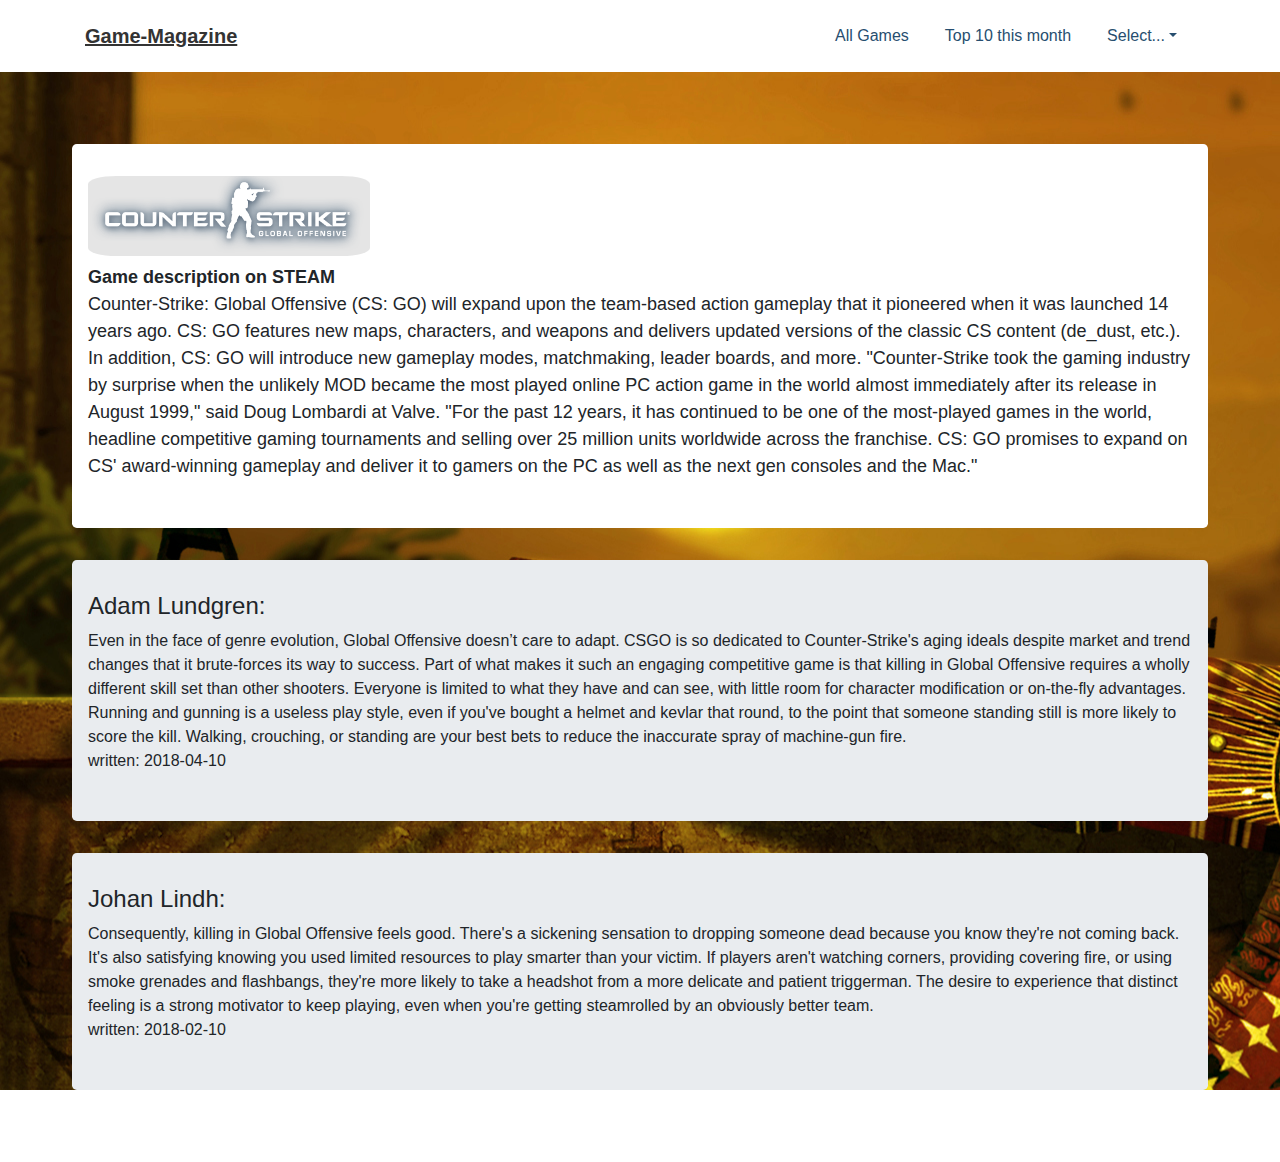
==== csgo.html @ 0c73993b "Initial commit" ====
<!DOCTYPE html>
<html lang="en">

<head>
    <meta charset="utf-8">
    <meta name="viewport" content="width=device-width, initial-scale=1.0">
    <title>GameMagazine</title>
    <link rel="stylesheet" href="assets/bootstrap/css/bootstrap.min.css">
    <link rel="stylesheet" href="assets/css/Navigation-Clean.css">
    <link rel="stylesheet" href="assets/css/Right-Sidebar.css">
    <link rel="stylesheet" href="assets/css/Sidebar-Menu.css">
    <link rel="stylesheet" href="assets/css/Sidebar-Menu1.css">
    <link rel="stylesheet" href="assets/css/styles.css">
</head>

<body>
    <div id="entire-page-csgo" class="gamepage-background">
        <nav class="navbar navbar-light navbar-expand-md navigation-clean">
            <div class="container"><a class="navbar-brand" href="index.html"><span style="text-decoration: underline;">Game-Magazine</span></a><button class="navbar-toggler" data-toggle="collapse" data-target="#navcol-1"><span class="sr-only">Toggle navigation</span><span class="navbar-toggler-icon"></span></button>
                <div
                    class="collapse navbar-collapse" id="navcol-1">
                    <ul class="nav navbar-nav ml-auto" role="menubar">
                        <li class="nav-item" role="menuitem"><a class="nav-link active" href="#">All Games</a></li>
                        <li class="nav-item" role="menuitem"><a class="nav-link" href="#">Top 10 this month</a></li>
                        <li class="dropdown"><a class="dropdown-toggle nav-link dropdown-toggle" data-toggle="dropdown" aria-expanded="false" href="#">Select...</a>
                            <div class="dropdown-menu" role="menu"><a class="dropdown-item" role="menuitem" href="#">Support</a><a class="dropdown-item" role="menuitem" href="#">Sponsors</a><a class="dropdown-item" role="menuitem" href="#">Credits</a></div>
                        </li>
                    </ul>
            </div>
    </div>
    </nav>
    <div id="main-div">
        <div class="jumbotron" id="gameinfo" style="background-color:#ffffff;">
            <h1><img src="assets/img/csgo.png" alt="csgologo-gameinfo" id="gamelogo-header"></h1>
            <p style="font-size:18px;"><strong>Game description on STEAM</strong><br>Counter-Strike: Global Offensive (CS: GO) will expand upon the team-based action gameplay that it pioneered when it was launched 14 years ago. CS: GO features new maps, characters, and weapons
                and delivers updated versions of the classic CS content (de_dust, etc.). In addition, CS: GO will introduce new gameplay modes, matchmaking, leader boards, and more. "Counter-Strike took the gaming industry by surprise when the unlikely
                MOD became the most played online PC action game in the world almost immediately after its release in August 1999," said Doug Lombardi at Valve. "For the past 12 years, it has continued to be one of the most-played games in the world,
                headline competitive gaming tournaments and selling over 25 million units worldwide across the franchise. CS: GO promises to expand on CS' award-winning gameplay and deliver it to gamers on the PC as well as the next gen consoles and the
                Mac."<br></p>
            <p></p>
        </div>
        <div class="jumbotron">
            <h4>Adam Lundgren:</h4>
            <p>Even in the face of genre evolution, Global Offensive doesn’t care to adapt. CSGO is so dedicated to Counter-Strike's aging ideals despite market and trend changes that it brute-forces its way to success. Part of what makes it such an engaging
                competitive game is that killing in Global Offensive requires a wholly different skill set than other shooters. Everyone is limited to what they have and can see, with little room for character modification or on-the-fly advantages. Running
                and gunning is a useless play style, even if you've bought a helmet and kevlar that round, to the point that someone standing still is more likely to score the kill. Walking, crouching, or standing are your best bets to reduce the inaccurate
                spray of machine-gun fire.<br>written: 2018-04-10<br></p>
            <p></p>
        </div>
        <div class="jumbotron">
            <h4>Johan Lindh:</h4>
            <p>Consequently, killing in Global Offensive feels good. There's a sickening sensation to dropping someone dead because you know they're not coming back. It's also satisfying knowing you used limited resources to play smarter than your victim.
                If players aren't watching corners, providing covering fire, or using smoke grenades and flashbangs, they're more likely to take a headshot from a more delicate and patient triggerman. The desire to experience that distinct feeling is
                a strong motivator to keep playing, even when you're getting steamrolled by an obviously better team.<br>written: 2018-02-10</p>
        </div>
    </div>
    </div>
    <script src="assets/js/jquery.min.js"></script>
    <script src="assets/bootstrap/js/bootstrap.min.js"></script>
</body>

</html>
---- assets/css/Navigation-Clean.css ----
.navigation-clean {
  background:#fff;
  padding-top:.75rem;
  padding-bottom:.75rem;
  color:#333;
  border-radius:0;
  box-shadow:none;
  border:none;
  margin-bottom:0;
}

@media (min-width:768px) {
  .navigation-clean {
    padding-top:1rem;
    padding-bottom:1rem;
  }
}

.navigation-clean .navbar-brand {
  font-weight:bold;
  color:inherit;
}

.navigation-clean .navbar-brand:hover {
  color:#222;
}

.navigation-clean .navbar-toggler {
  border-color:#ddd;
}

.navigation-clean .navbar-toggler:hover, .navigation-clean .navbar-toggler:focus {
  background:none;
}

.navigation-clean .navbar-toggler {
  color:#888;
}

.navigation-clean .navbar-collapse, .navigation-clean .form-inline {
  border-top-color:#ddd;
}

.navigation-clean.navbar-light .navbar-nav .nav-link.active, .navigation-clean.navbar-light .navbar-nav .nav-link.active:focus, .navigation-clean.navbar-light .navbar-nav .nav-link.active:hover {
  color:#274e6f;
  box-shadow:none;
  background:none;
  pointer-events:none;
}

.navigation-clean.navbar .navbar-nav .nav-link {
  padding-left:18px;
  padding-right:18px;
}

.navigation-clean.navbar-light .navbar-nav .nav-link {
  color:#274e6f;
}

.navigation-clean.navbar-light .navbar-nav .nav-link:focus, .navigation-clean.navbar-light .navbar-nav .nav-link:hover {
  color:#37434d !important;
  background-color:transparent;
}

.navigation-clean .navbar-nav > li > .dropdown-menu {
  margin-top:-5px;
  box-shadow:none;
  background-color:#fff;
  border-radius:2px;
}

.navigation-clean .dropdown-menu .dropdown-item:focus, .navigation-clean .dropdown-menu .dropdown-item {
  line-height:2;
  color:#37434d;
}

.navigation-clean .dropdown-menu .dropdown-item:focus, .navigation-clean .dropdown-menu .dropdown-item:hover {
  background:#eee;
  color:inherit;
}

#promo {
  text-align:center;
  padding:5%;
  background:url(../../assets/img/bakgrund.jpg) no-repeat;
  background-size:cover;
}

#promo .jumbotron {
  border-radius:5%;
  background-color:rgba(255,255,255, 0.80);
  max-width:1080px;
  margin-left:5%;
}

#sidebar-right {
  max-width:400px;
}

.gamepage-background {
  background-repeat:repeat-y;
}

#entire-page-csgo{
  background:url(../../assets/img/csgo-ak-emperess.jpg);
}
#entire-page-h1z1{
  background:url(../../assets/img/h1z1-wallpaper.jpg);
}
#entire-page-pubg{
  background:url(../../assets/img/csgo-ak-emperess.jpg);
}

#main-div {
  margin:4.5rem;
}

#gamelogo-header{
max-height: 5rem;
max-width: 20rem  
}
---- assets/css/Right-Sidebar.css ----
#right-sidebar {
  background-color:pink;
  position:absolute;
  height:100%;
  overflow-y:auto;
  transition:width 1s, left 1s;
}

#content {
  transition:width 1s, left 1s;
}

.right-sidebar-collapse {
  width:5%;
  left:95%;
}

.content-expand {
  width:95%;
}

.right-sidebar-normal {
  width:20%;
  left:80%;
}

.content-normal {
  width:80%;
}
---- assets/css/Sidebar-Menu.css ----
#wrapper {
  padding-left:0;
  -webkit-transition:all 0.5s ease;
  -moz-transition:all 0.5s ease;
  -o-transition:all 0.5s ease;
  transition:all 0.5s ease;
}

#sidebar-wrapper {
  z-index:1000;
  position:fixed;
  left:250px;
  width:0;
  height:100%;
  margin-left:-250px;
  overflow-y:auto;
  background:#000;
  -webkit-transition:all 0.5s ease;
  -moz-transition:all 0.5s ease;
  -o-transition:all 0.5s ease;
  transition:all 0.5s ease;
}

.sidebar-nav {
  position:absolute;
  top:0;
  width:250px;
  margin:0;
  padding:0;
  list-style:none;
}

.sidebar-nav li {
  text-indent:20px;
  line-height:40px;
}

.sidebar-nav li a {
  display:block;
  text-decoration:none;
  color:#999999;
}

.sidebar-nav li a:hover {
  text-decoration:none;
  color:#fff;
  background:rgba(255,255,255,0.2);
}

.sidebar-nav li a:active, .sidebar-nav li a:focus {
  text-decoration:none;
}

.sidebar-nav > .sidebar-brand {
  height:65px;
  font-size:18px;
  line-height:60px;
}

.sidebar-nav > .sidebar-brand a {
  color:#999999;
}

.sidebar-nav > .sidebar-brand a:hover {
  color:#fff;
  background:none;
}

@media (min-width:768px) {
  #wrapper {
    padding-left:250px;
  }
}

@media (min-width:768px) {
  #sidebar-wrapper {
    width:250px;
  }
}
---- assets/css/Sidebar-Menu1.css ----
body {
  overflow-x:hidden;
}

#wrapper {
  padding-left:0;
  -webkit-transition:all 0.5s ease;
  -moz-transition:all 0.5s ease;
  -o-transition:all 0.5s ease;
  transition:all 0.5s ease;
}

#wrapper.toggled {
  padding-left:250px;
}

#sidebar-wrapper {
  z-index:1000;
  position:fixed;
  left:250px;
  width:0;
  height:100%;
  margin-left:-250px;
  overflow-y:auto;
  background:#000;
  -webkit-transition:all 0.5s ease;
  -moz-transition:all 0.5s ease;
  -o-transition:all 0.5s ease;
  transition:all 0.5s ease;
}

#wrapper.toggled #sidebar-wrapper {
  width:250px;
}

#page-content-wrapper {
  width:100%;
  position:absolute;
  padding:15px;
}

#wrapper.toggled #page-content-wrapper {
  position:absolute;
  margin-right:-250px;
}

.sidebar-nav {
  position:absolute;
  top:0;
  width:250px;
  margin:0;
  padding:0;
  list-style:none;
}

.sidebar-nav li {
  text-indent:20px;
  line-height:40px;
}

.sidebar-nav li a {
  display:block;
  text-decoration:none;
  color:#999999;
}

.sidebar-nav li a:hover {
  text-decoration:none;
  color:#fff;
  background:rgba(255,255,255,0.2);
}

.sidebar-nav li a:active, .sidebar-nav li a:focus {
  text-decoration:none;
}

.sidebar-nav > .sidebar-brand {
  height:65px;
  font-size:18px;
  line-height:60px;
}

.sidebar-nav > .sidebar-brand a {
  color:#999999;
}

.sidebar-nav > .sidebar-brand a:hover {
  color:#fff;
  background:none;
}

@media (min-width:768px) {
  #wrapper {
    padding-left:250px;
  }
}

@media (min-width:768px) {
  #wrapper.toggled {
    padding-left:0;
  }
}

@media (min-width:768px) {
  #sidebar-wrapper {
    width:250px;
  }
}

@media (min-width:768px) {
  #wrapper.toggled #sidebar-wrapper {
    width:0;
  }
}

@media (min-width:768px) {
  #page-content-wrapper {
    padding:20px;
    position:relative;
  }
}

@media (min-width:768px) {
  #wrapper.toggled #page-content-wrapper {
    position:relative;
    margin-right:0;
  }
}
---- assets/css/styles.css ----
img {
  vertical-align:middle;
  border-style:none;
  max-height:75px;
  background-color:rgba(0,0,0,0.1);
  border-radius:10%;
}

.jumbotron {
  padding:2rem 1rem;
  margin-bottom:2rem;
  background-color:#e9ecef;
  border-radius:.3rem;
  max-width:1440px;
}
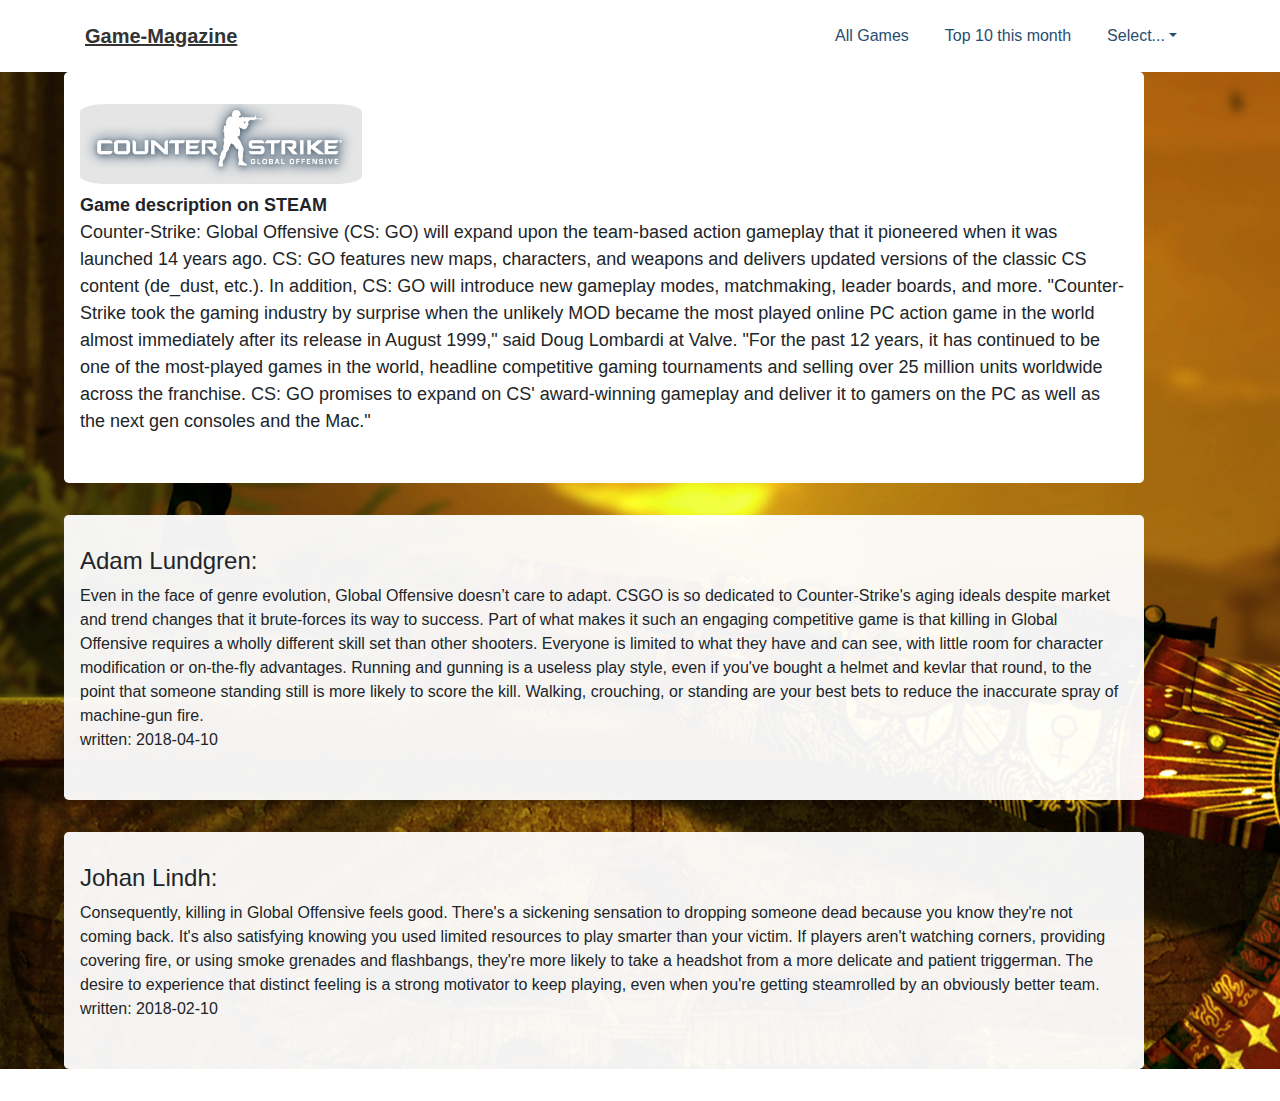
==== commit b70e6b6b: "link validation!" ====
--- a/csgo.html
+++ b/csgo.html
@@ -7,9 +7,6 @@
     <title>GameMagazine</title>
     <link rel="stylesheet" href="assets/bootstrap/css/bootstrap.min.css">
     <link rel="stylesheet" href="assets/css/Navigation-Clean.css">
-    <link rel="stylesheet" href="assets/css/Right-Sidebar.css">
-    <link rel="stylesheet" href="assets/css/Sidebar-Menu.css">
-    <link rel="stylesheet" href="assets/css/Sidebar-Menu1.css">
     <link rel="stylesheet" href="assets/css/styles.css">
 </head>
 
--- a/assets/css/Navigation-Clean.css
+++ b/assets/css/Navigation-Clean.css
@@ -80,17 +80,9 @@
 }
 
 #promo {
-  text-align:center;
   padding:5%;
   background:url(../../assets/img/bakgrund.jpg) no-repeat;
   background-size:cover;
-}
-
-#promo .jumbotron {
-  border-radius:5%;
-  background-color:rgba(255,255,255, 0.80);
-  max-width:1080px;
-  margin-left:5%;
 }
 
 #sidebar-right {
@@ -111,10 +103,6 @@
   background:url(../../assets/img/csgo-ak-emperess.jpg);
 }
 
-#main-div {
-  margin:4.5rem;
-}
-
 #gamelogo-header{
 max-height: 5rem;
 max-width: 20rem  
--- a/assets/css/styles.css
+++ b/assets/css/styles.css
@@ -9,8 +9,14 @@
 .jumbotron {
   padding:2rem 1rem;
   margin-bottom:2rem;
-  background-color:#e9ecef;
+  background-color: rgba(255,255,255, 0.95);
   border-radius:.3rem;
   max-width:1440px;
+  text-align: left;  
+}
+.jumbotron{
+  background-color:rgba(255,255,255, 0.95);
+  max-width:1080px;
+  margin-left:5%;
 }
 
